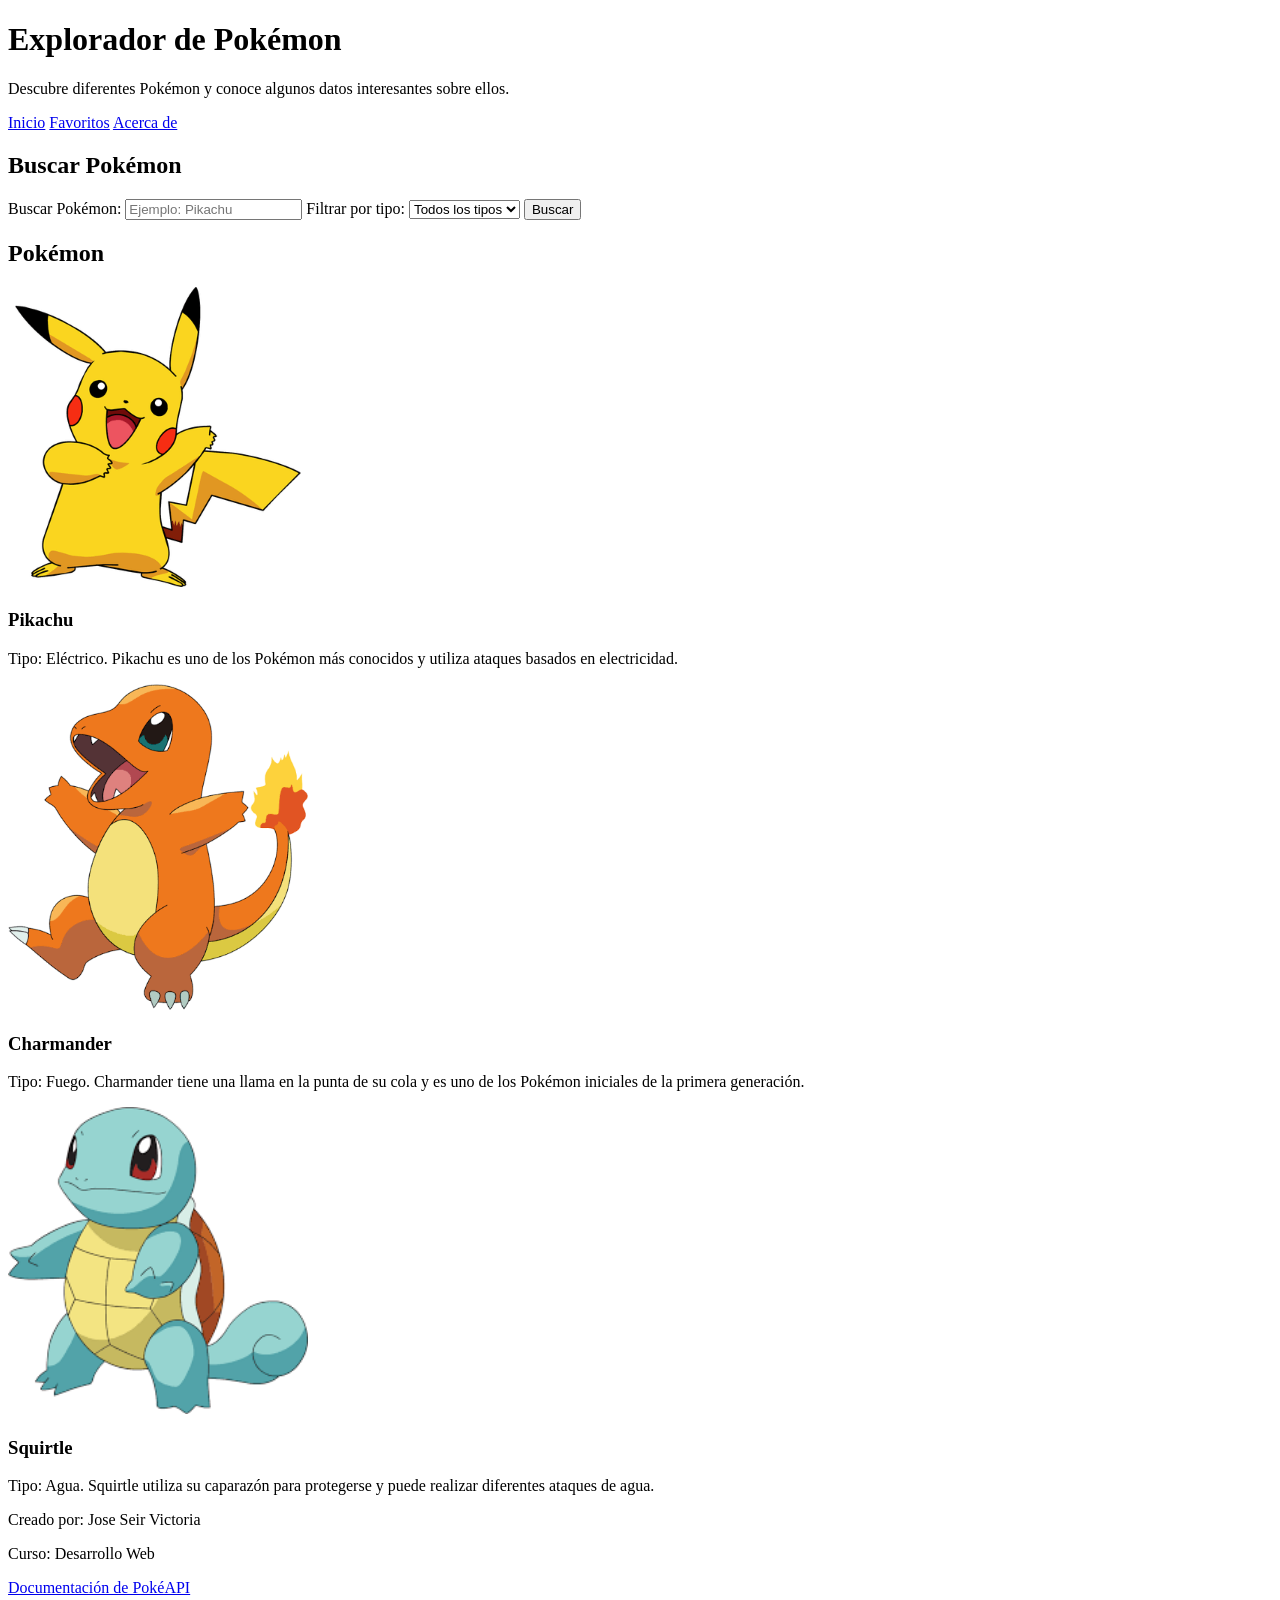
==== index.html @ 1e8d7457 "Explorador interactivo" ====
<!DOCTYPE html>
<html lang="es">

<head>
    <meta charset="UTF-8">

    <meta name="viewport" content="width=device-width, initial-scale=1.0">

    <title>Explorador de Pokémon</title>

    <meta name="description"
          content="Explora diferentes Pokémon y descubre información básica sobre ellos.">

    <!-- Open Graph -->
    <meta property="og:title" content="Explorador de Pokémon">

    <meta property="og:description"
          content="Descubre Pokémon, sus tipos y algunas de sus características principales.">

    <meta property="og:type" content="website">

    <meta property="og:image"
          content="https://raw.githubusercontent.com/PokeAPI/sprites/master/sprites/pokemon/other/official-artwork/25.png">

</head>

<body>

    <!-- Encabezado -->
    <header>

        <h1>Explorador de Pokémon</h1>

        <p>
            Descubre diferentes Pokémon y conoce algunos datos interesantes sobre ellos.
        </p>

    </header>


    <!-- Navegación -->
    <nav>

        <a href="#inicio">Inicio</a>

        <a href="#favoritos">Favoritos</a>

        <a href="#acerca">Acerca de</a>

    </nav>


    <!-- Contenido principal -->
    <main id="inicio">


        <!-- Sección de búsqueda -->
        <section>

            <h2>Buscar Pokémon</h2>

            <form>

                <label for="busqueda">
                    Buscar Pokémon:
                </label>

                <input
                    type="text"
                    id="busqueda"
                    name="busqueda"
                    placeholder="Ejemplo: Pikachu">


                <label for="filtro">
                    Filtrar por tipo:
                </label>

                <select id="filtro" name="filtro">

                    <option value="">
                        Todos los tipos
                    </option>

                    <option value="fire">
                        Fuego
                    </option>

                    <option value="water">
                        Agua
                    </option>

                    <option value="grass">
                        Planta
                    </option>

                    <option value="electric">
                        Eléctrico
                    </option>

                    <option value="psychic">
                        Psíquico
                    </option>

                </select>


                <button type="submit">
                    Buscar
                </button>

            </form>

        </section>


        <!-- Sección de resultados -->
        <section>

            <h2>Pokémon</h2>

            <article>

                <img
                    src="Pikachu.png"
                    alt="Pikachu"
                    width="300">

                <h3>Pikachu</h3>

                <p>
                    Tipo: Eléctrico. Pikachu es uno de los Pokémon más conocidos
                    y utiliza ataques basados en electricidad.
                </p>

            </article>


            <!-- Pokémon 2 -->
            <article>

                <img
                    src="Charmander.png"
                    alt="Charmander"
                    width="300">

                <h3>Charmander</h3>

                <p>
                    Tipo: Fuego. Charmander tiene una llama en la punta de su cola
                    y es uno de los Pokémon iniciales de la primera generación.
                </p>

            </article>


            <!-- Pokémon 3 -->
            <article>

                <img
                    src="Squirtle.png"
                    alt="Squirtle"
                    width="300">

                <h3>Squirtle</h3>

                <p>
                    Tipo: Agua. Squirtle utiliza su caparazón para protegerse
                    y puede realizar diferentes ataques de agua.
                </p>

            </article>

        </section>

    </main>


    <!-- Pie de página -->
    <footer id="acerca">

        <p>
            Creado por: Jose Seir Victoria 
        </p>

        <p>
            Curso: Desarrollo Web
        </p>

        <p>

            <a
                href="https://pokeapi.co/"
                target="_blank"
                rel="noopener noreferrer">

                Documentación de PokéAPI

            </a>

        </p>

    </footer>

</body>

</html>
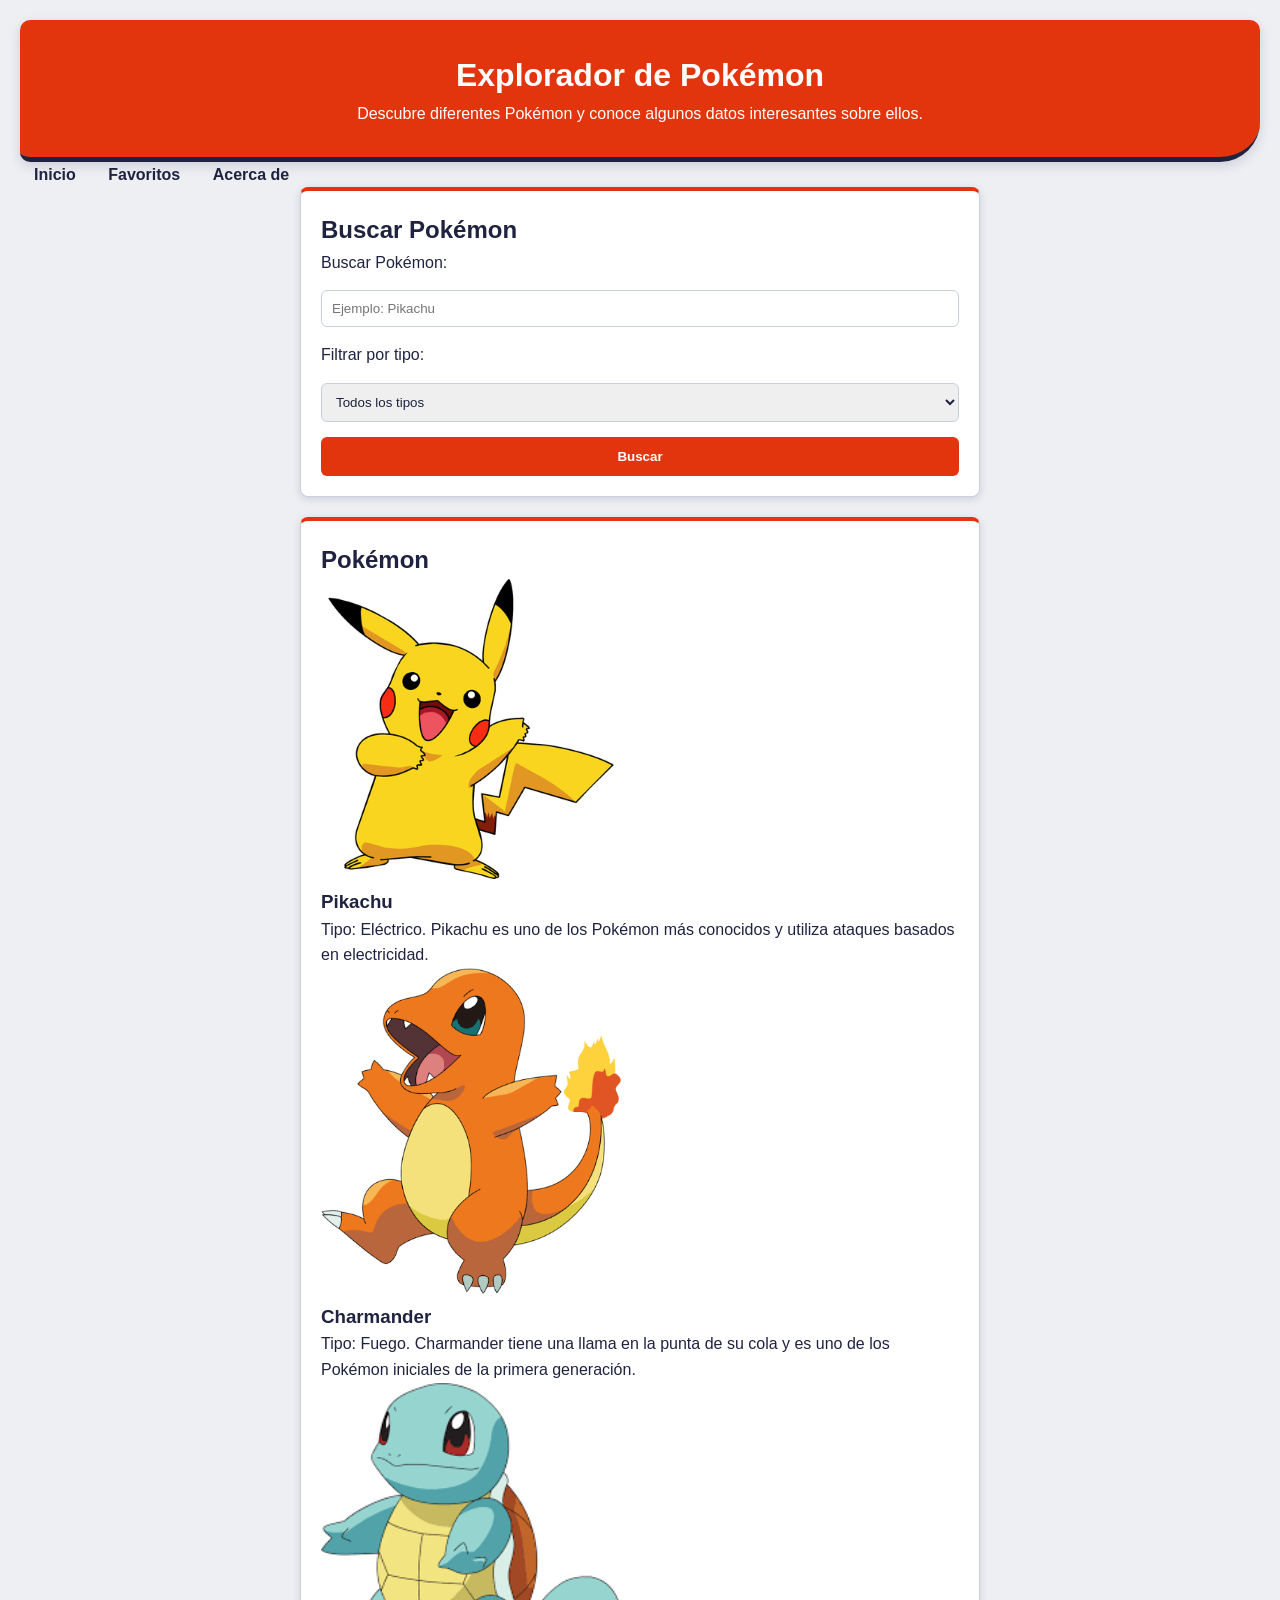
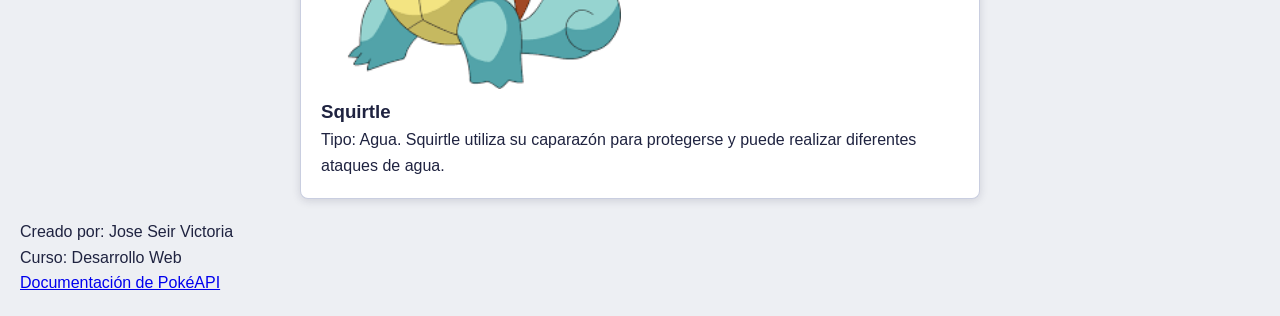
==== commit 6e71541d: "Estilos del perfil: box model, variables y estados" ====
--- a/index.html
+++ b/index.html
@@ -3,25 +3,18 @@
 
 <head>
     <meta charset="UTF-8">
-
     <meta name="viewport" content="width=device-width, initial-scale=1.0">
-
     <title>Explorador de Pokémon</title>
-
     <meta name="description"
           content="Explora diferentes Pokémon y descubre información básica sobre ellos.">
-
     <!-- Open Graph -->
     <meta property="og:title" content="Explorador de Pokémon">
-
     <meta property="og:description"
           content="Descubre Pokémon, sus tipos y algunas de sus características principales.">
-
     <meta property="og:type" content="website">
-
     <meta property="og:image"
           content="https://raw.githubusercontent.com/PokeAPI/sprites/master/sprites/pokemon/other/official-artwork/25.png">
-
+    <link rel="stylesheet" href="CSS/estilos.css">
 </head>
 
 <body>
--- a/CSS/estilos.css
+++ b/CSS/estilos.css
@@ -0,0 +1,186 @@
+* {
+  box-sizing: border-box;
+  margin: 0;
+  padding: 0;
+}
+
+:root {
+  --primario: #E3350D;     /* rojo Pokédex */
+  --primario-suave: #FF6B4A;
+  --acento: #FFCB05;       /* amarillo eléctrico, para focos y detalles */
+  --texto: #1F2340;        /* tinta azul-marino, no negro puro */
+  --fondo: #EDEFF3;        /* gris azulado, como la carcasa de la Pokédex */
+  --tarjeta: #FFFFFF;
+  --borde: #C9CEE0;
+  --sombra: rgba(31, 35, 64, 0.15);
+}
+
+body {
+  font-family: Arial, Helvetica, sans-serif;
+  line-height: 1.6;
+  background: var(--fondo);
+  color: var(--texto);
+  padding: 20px;
+}
+
+/* Contenedor central */
+main {
+  max-width: 720px;
+  margin: 0 auto;
+  padding: 0 20px;
+}
+
+/* Header como tarjeta */
+header {
+  background: var(--primario);
+  color: white;
+  padding: 30px;
+  border-radius: 10px 10px 40px 10px;
+  box-shadow: 0 4px 12px var(--sombra);
+  text-align: center;
+  border-bottom: 5px solid var(--texto);
+}
+
+header img {
+  border-radius: 50%;
+  border: 4px solid white;
+  outline: 3px solid var(--acento);
+  outline-offset: 3px;
+  width: 150px;
+  height: 150px;
+  object-fit: cover;
+}
+
+/* Navegación */
+nav ul {
+  list-style: none;
+  display: flex;
+  justify-content: center;
+  gap: 20px;
+  margin: 20px 0;
+}
+
+nav a {
+  text-decoration: none;
+  color: var(--texto);
+  font-weight: 600;
+  padding: 8px 14px;
+  border-radius: 999px;
+  transition: background 0.3s, color 0.3s;
+}
+
+nav a:hover,
+nav a:focus-visible {
+  background: var(--primario);
+  color: white;
+}
+
+/* Secciones como tarjetas */
+section {
+  background: var(--tarjeta);
+  border: 1px solid var(--borde);
+  border-top: 4px solid var(--primario);
+  border-radius: 8px;
+  padding: 20px;
+  margin-bottom: 20px;
+  box-shadow: 0 2px 8px var(--sombra);
+}
+
+figure {
+  text-align: center;
+  margin: 20px auto;
+}
+
+figure img {
+  display: block;
+  margin: 0 auto;
+  border-radius: 50%;
+  border: 4px solid white;
+  outline: 3px solid var(--acento);
+  outline-offset: 3px;
+  width: 150px;
+  height: 150px;
+  object-fit: cover;
+}
+
+figure figcaption {
+  margin-top: 12px;
+  font-style: italic;
+  color: var(--texto);
+}
+
+/* Tabla con efecto cebra */
+table {
+  width: 100%;
+  border-collapse: collapse;
+  margin-top: 10px;
+}
+
+th, td {
+  padding: 10px;
+  border: 1px solid var(--borde);
+}
+
+thead {
+  background: var(--primario);
+  color: white;
+}
+
+tbody tr:nth-child(even) {
+  background: #F3E9E6; /* tinte cálido, coherente con el rojo primario */
+}
+
+/* Formulario cuidado */
+form {
+  display: flex;
+  flex-direction: column;
+  gap: 15px;
+}
+
+input, textarea, select {
+  width: 100%;
+  padding: 10px;
+  border: 1px solid var(--borde);
+  border-radius: 6px;
+  font-family: inherit;
+  color: var(--texto);
+}
+
+input:focus, textarea:focus, select:focus {
+  border-color: var(--primario);
+  outline: 2px solid var(--acento);
+  outline-offset: 1px;
+}
+
+input:not(:focus):invalid,
+textarea:not(:focus):invalid {
+  border-color: #B00020;
+}
+
+button {
+  background: var(--primario);
+  color: white;
+  font-weight: 700;
+  padding: 12px;
+  border: none;
+  border-radius: 6px;
+  cursor: pointer;
+  transition: background 0.3s;
+}
+
+button:hover {
+  background: var(--primario-suave);
+}
+
+button:focus-visible {
+  outline: 3px solid var(--acento);
+  outline-offset: 2px;
+}
+
+/* Accesibilidad: respeta la preferencia de movimiento reducido */
+@media (prefers-reduced-motion: reduce) {
+  * {
+    transition: none !important;
+  }
+}
+ 
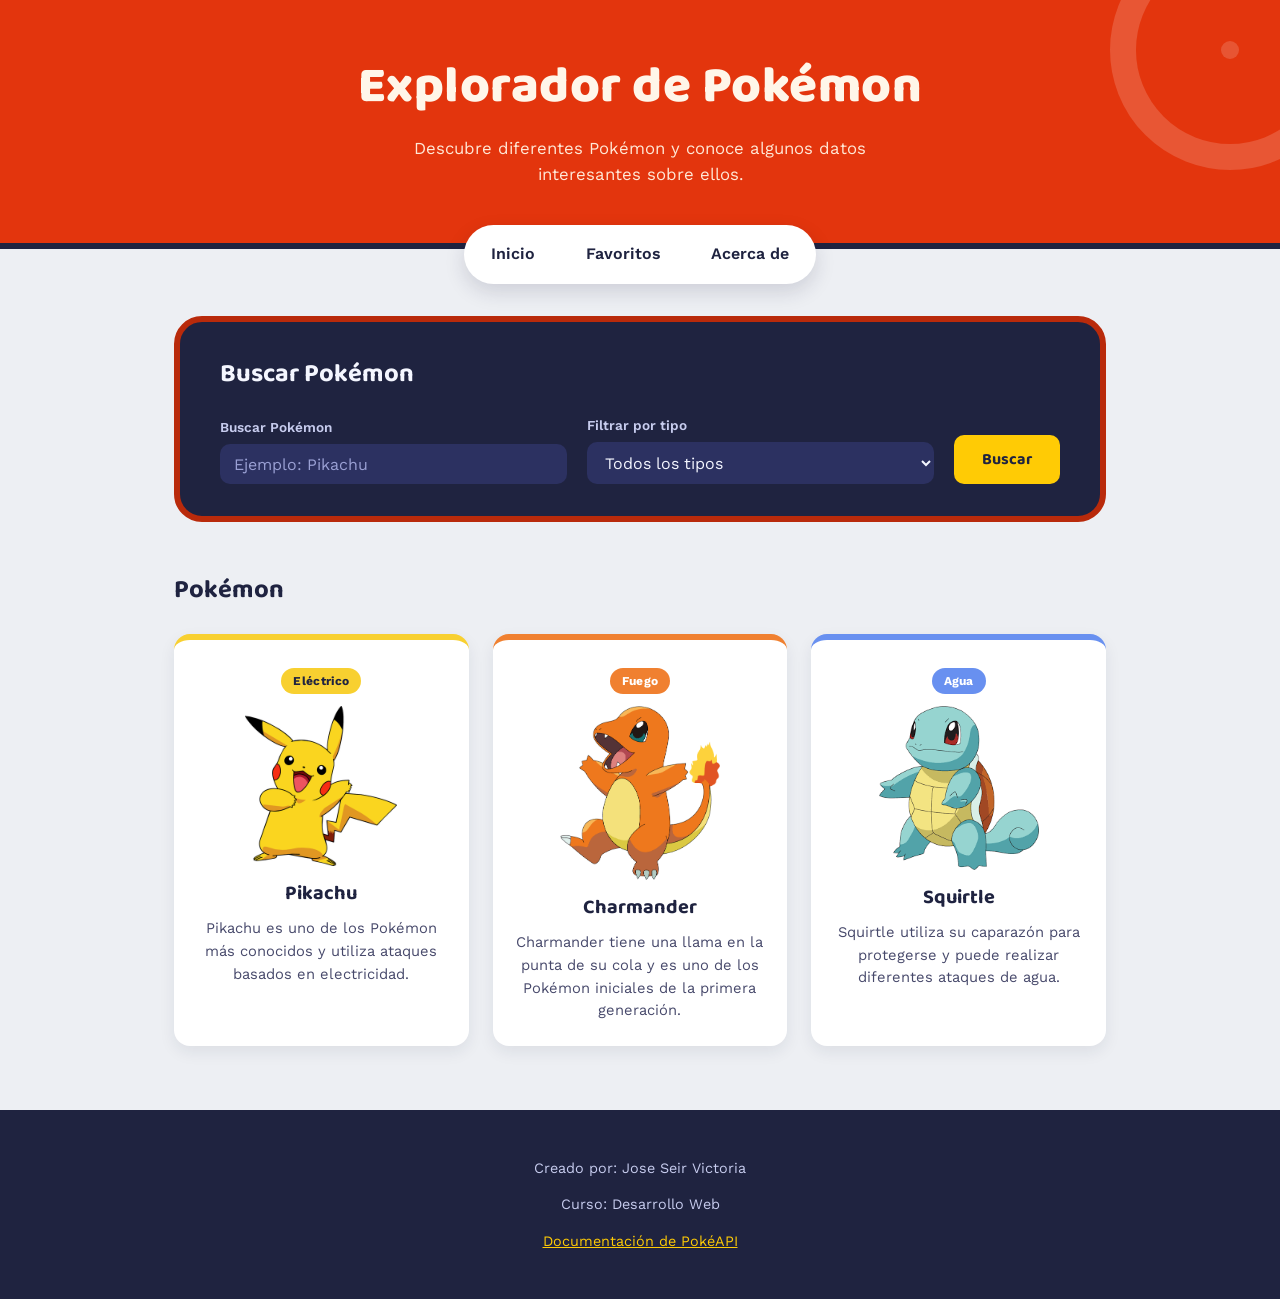
==== commit d415d81c: "Avances proyecto semana 4" ====
--- a/index.html
+++ b/index.html
@@ -3,24 +3,40 @@
 
 <head>
     <meta charset="UTF-8">
+
     <meta name="viewport" content="width=device-width, initial-scale=1.0">
+
     <title>Explorador de Pokémon</title>
+
     <meta name="description"
           content="Explora diferentes Pokémon y descubre información básica sobre ellos.">
+
     <!-- Open Graph -->
     <meta property="og:title" content="Explorador de Pokémon">
+
     <meta property="og:description"
           content="Descubre Pokémon, sus tipos y algunas de sus características principales.">
+
     <meta property="og:type" content="website">
+
     <meta property="og:image"
           content="https://raw.githubusercontent.com/PokeAPI/sprites/master/sprites/pokemon/other/official-artwork/25.png">
+
+    <!-- Tipografías -->
+    <link rel="preconnect" href="https://fonts.googleapis.com">
+    <link rel="preconnect" href="https://fonts.gstatic.com" crossorigin>
+    <link href="https://fonts.googleapis.com/css2?family=Baloo+2:wght@500;600;700;800&family=Work+Sans:wght@400;500;600&display=swap" rel="stylesheet">
+
     <link rel="stylesheet" href="CSS/estilos.css">
+
 </head>
 
 <body>
 
     <!-- Encabezado -->
-    <header>
+    <header class="site-header">
+
+        <div class="pokeball-mark" aria-hidden="true"></div>
 
         <h1>Explorador de Pokémon</h1>
 
@@ -32,7 +48,7 @@
 
 
     <!-- Navegación -->
-    <nav>
+    <nav class="site-nav">
 
         <a href="#inicio">Inicio</a>
 
@@ -48,55 +64,57 @@
 
 
         <!-- Sección de búsqueda -->
-        <section>
+        <section class="search-panel">
 
             <h2>Buscar Pokémon</h2>
 
             <form>
 
-                <label for="busqueda">
-                    Buscar Pokémon:
-                </label>
-
-                <input
-                    type="text"
-                    id="busqueda"
-                    name="busqueda"
-                    placeholder="Ejemplo: Pikachu">
-
-
-                <label for="filtro">
-                    Filtrar por tipo:
-                </label>
-
-                <select id="filtro" name="filtro">
-
-                    <option value="">
-                        Todos los tipos
-                    </option>
-
-                    <option value="fire">
-                        Fuego
-                    </option>
-
-                    <option value="water">
-                        Agua
-                    </option>
-
-                    <option value="grass">
-                        Planta
-                    </option>
-
-                    <option value="electric">
-                        Eléctrico
-                    </option>
-
-                    <option value="psychic">
-                        Psíquico
-                    </option>
-
-                </select>
-
+                <div class="field">
+                    <label for="busqueda">
+                        Buscar Pokémon
+                    </label>
+
+                    <input
+                        type="text"
+                        id="busqueda"
+                        name="busqueda"
+                        placeholder="Ejemplo: Pikachu">
+                </div>
+
+                <div class="field">
+                    <label for="filtro">
+                        Filtrar por tipo
+                    </label>
+
+                    <select id="filtro" name="filtro">
+
+                        <option value="">
+                            Todos los tipos
+                        </option>
+
+                        <option value="fire">
+                            Fuego
+                        </option>
+
+                        <option value="water">
+                            Agua
+                        </option>
+
+                        <option value="grass">
+                            Planta
+                        </option>
+
+                        <option value="electric">
+                            Eléctrico
+                        </option>
+
+                        <option value="psychic">
+                            Psíquico
+                        </option>
+
+                    </select>
+                </div>
 
                 <button type="submit">
                     Buscar
@@ -108,61 +126,71 @@
 
 
         <!-- Sección de resultados -->
-        <section>
+        <section class="results" id="favoritos">
 
             <h2>Pokémon</h2>
 
-            <article>
-
-                <img
-                    src="Pikachu.png"
-                    alt="Pikachu"
-                    width="300">
-
-                <h3>Pikachu</h3>
-
-                <p>
-                    Tipo: Eléctrico. Pikachu es uno de los Pokémon más conocidos
-                    y utiliza ataques basados en electricidad.
-                </p>
-
-            </article>
-
-
-            <!-- Pokémon 2 -->
-            <article>
-
-                <img
-                    src="Charmander.png"
-                    alt="Charmander"
-                    width="300">
-
-                <h3>Charmander</h3>
-
-                <p>
-                    Tipo: Fuego. Charmander tiene una llama en la punta de su cola
-                    y es uno de los Pokémon iniciales de la primera generación.
-                </p>
-
-            </article>
-
-
-            <!-- Pokémon 3 -->
-            <article>
-
-                <img
-                    src="Squirtle.png"
-                    alt="Squirtle"
-                    width="300">
-
-                <h3>Squirtle</h3>
-
-                <p>
-                    Tipo: Agua. Squirtle utiliza su caparazón para protegerse
-                    y puede realizar diferentes ataques de agua.
-                </p>
-
-            </article>
+            <div class="card-grid">
+
+                <article class="pokemon-card" data-type="electric">
+
+                    <span class="type-badge">Eléctrico</span>
+
+                    <img
+                        src="Pikachu.png"
+                        alt="Pikachu"
+                        width="300">
+
+                    <h3>Pikachu</h3>
+
+                    <p>
+                        Pikachu es uno de los Pokémon más conocidos
+                        y utiliza ataques basados en electricidad.
+                    </p>
+
+                </article>
+
+
+                <!-- Pokémon 2 -->
+                <article class="pokemon-card" data-type="fire">
+
+                    <span class="type-badge">Fuego</span>
+
+                    <img
+                        src="Charmander.png"
+                        alt="Charmander"
+                        width="300">
+
+                    <h3>Charmander</h3>
+
+                    <p>
+                        Charmander tiene una llama en la punta de su cola
+                        y es uno de los Pokémon iniciales de la primera generación.
+                    </p>
+
+                </article>
+
+
+                <!-- Pokémon 3 -->
+                <article class="pokemon-card" data-type="water">
+
+                    <span class="type-badge">Agua</span>
+
+                    <img
+                        src="Squirtle.png"
+                        alt="Squirtle"
+                        width="300">
+
+                    <h3>Squirtle</h3>
+
+                    <p>
+                        Squirtle utiliza su caparazón para protegerse
+                        y puede realizar diferentes ataques de agua.
+                    </p>
+
+                </article>
+
+            </div>
 
         </section>
 
@@ -170,10 +198,10 @@
 
 
     <!-- Pie de página -->
-    <footer id="acerca">
-
-        <p>
-            Creado por: Jose Seir Victoria 
+    <footer class="site-footer" id="acerca">
+
+        <p>
+            Creado por: Jose Seir Victoria
         </p>
 
         <p>
@@ -197,4 +225,4 @@
 
 </body>
 
-</html>+</html>
--- a/CSS/estilos.css
+++ b/CSS/estilos.css
@@ -1,186 +1,339 @@
+/* ============================================
+   Explorador de Pokémon — hoja de estilos
+   Paleta inspirada en la Pokédex y en los
+   colores oficiales de tipo.
+   ============================================ */
+
+:root {
+    /* Color */
+    --ink: #1F2340;          /* texto principal, pantalla de Pokédex */
+    --paper: #EDEFF3;        /* fondo general, gris azulado frío */
+    --panel: #FFFFFF;        /* tarjetas */
+    --red: #E3350D;          /* rojo Pokédex */
+    --red-dark: #B92A0B;
+    --yellow: #FFCB05;       /* acento eléctrico */
+
+    /* Colores oficiales por tipo */
+    --t-fire: #F08030;
+    --t-water: #6890F0;
+    --t-grass: #78C850;
+    --t-electric: #F8D030;
+    --t-psychic: #F85888;
+    --t-default: #A8A878;
+
+    /* Tipografía */
+    --font-display: "Baloo 2", "Trebuchet MS", sans-serif;
+    --font-body: "Work Sans", "Segoe UI", sans-serif;
+
+    /* Forma */
+    --radius-screen: 28px;
+    --radius-card: 16px;
+}
+
 * {
-  box-sizing: border-box;
-  margin: 0;
-  padding: 0;
-}
-
-:root {
-  --primario: #E3350D;     /* rojo Pokédex */
-  --primario-suave: #FF6B4A;
-  --acento: #FFCB05;       /* amarillo eléctrico, para focos y detalles */
-  --texto: #1F2340;        /* tinta azul-marino, no negro puro */
-  --fondo: #EDEFF3;        /* gris azulado, como la carcasa de la Pokédex */
-  --tarjeta: #FFFFFF;
-  --borde: #C9CEE0;
-  --sombra: rgba(31, 35, 64, 0.15);
+    box-sizing: border-box;
 }
 
 body {
-  font-family: Arial, Helvetica, sans-serif;
-  line-height: 1.6;
-  background: var(--fondo);
-  color: var(--texto);
-  padding: 20px;
-}
-
-/* Contenedor central */
+    margin: 0;
+    background: var(--paper);
+    color: var(--ink);
+    font-family: var(--font-body);
+    line-height: 1.55;
+}
+
+img {
+    max-width: 100%;
+    display: block;
+}
+
+a {
+    color: var(--red-dark);
+}
+
+a:focus-visible,
+button:focus-visible,
+input:focus-visible,
+select:focus-visible {
+    outline: 3px solid var(--yellow);
+    outline-offset: 2px;
+}
+
+/* ---------- Encabezado ---------- */
+
+.site-header {
+    position: relative;
+    overflow: hidden;
+    background: var(--red);
+    color: #FFF6E9;
+    padding: 3rem 1.5rem 3.5rem;
+    text-align: center;
+    border-bottom: 6px solid var(--ink);
+}
+
+/* Aro de Pokéball decorativo, construido solo con CSS */
+.pokeball-mark {
+    position: absolute;
+    top: -70px;
+    right: -70px;
+    width: 240px;
+    height: 240px;
+    border-radius: 50%;
+    border: 26px solid rgba(255, 255, 255, 0.16);
+}
+
+.pokeball-mark::after {
+    content: "";
+    position: absolute;
+    inset: 45%;
+    border-radius: 50%;
+    background: rgba(255, 255, 255, 0.16);
+}
+
+.site-header h1 {
+    position: relative;
+    font-family: var(--font-display);
+    font-weight: 800;
+    font-size: clamp(2rem, 5vw, 3.2rem);
+    margin: 0 0 0.5rem;
+    letter-spacing: 0.5px;
+}
+
+.site-header p {
+    position: relative;
+    max-width: 46ch;
+    margin: 0 auto;
+    font-size: 1.05rem;
+    color: #FFE8D6;
+}
+
+/* ---------- Navegación ---------- */
+
+.site-nav {
+    display: flex;
+    justify-content: center;
+    gap: 0.75rem;
+    flex-wrap: wrap;
+    margin: -1.5rem auto 2rem;
+    max-width: fit-content;
+    background: var(--panel);
+    padding: 0.5rem;
+    border-radius: 999px;
+    box-shadow: 0 8px 20px rgba(31, 35, 64, 0.15);
+    position: relative;
+}
+
+.site-nav a {
+    text-decoration: none;
+    color: var(--ink);
+    font-weight: 600;
+    padding: 0.55rem 1.2rem;
+    border-radius: 999px;
+    transition: background-color 0.2s ease, color 0.2s ease;
+}
+
+.site-nav a:hover {
+    background: var(--yellow);
+    color: var(--ink);
+}
+
+/* ---------- Contenido principal ---------- */
+
 main {
-  max-width: 720px;
-  margin: 0 auto;
-  padding: 0 20px;
-}
-
-/* Header como tarjeta */
-header {
-  background: var(--primario);
-  color: white;
-  padding: 30px;
-  border-radius: 10px 10px 40px 10px;
-  box-shadow: 0 4px 12px var(--sombra);
-  text-align: center;
-  border-bottom: 5px solid var(--texto);
-}
-
-header img {
-  border-radius: 50%;
-  border: 4px solid white;
-  outline: 3px solid var(--acento);
-  outline-offset: 3px;
-  width: 150px;
-  height: 150px;
-  object-fit: cover;
-}
-
-/* Navegación */
-nav ul {
-  list-style: none;
-  display: flex;
-  justify-content: center;
-  gap: 20px;
-  margin: 20px 0;
-}
-
-nav a {
-  text-decoration: none;
-  color: var(--texto);
-  font-weight: 600;
-  padding: 8px 14px;
-  border-radius: 999px;
-  transition: background 0.3s, color 0.3s;
-}
-
-nav a:hover,
-nav a:focus-visible {
-  background: var(--primario);
-  color: white;
-}
-
-/* Secciones como tarjetas */
-section {
-  background: var(--tarjeta);
-  border: 1px solid var(--borde);
-  border-top: 4px solid var(--primario);
-  border-radius: 8px;
-  padding: 20px;
-  margin-bottom: 20px;
-  box-shadow: 0 2px 8px var(--sombra);
-}
-
-figure {
-  text-align: center;
-  margin: 20px auto;
-}
-
-figure img {
-  display: block;
-  margin: 0 auto;
-  border-radius: 50%;
-  border: 4px solid white;
-  outline: 3px solid var(--acento);
-  outline-offset: 3px;
-  width: 150px;
-  height: 150px;
-  object-fit: cover;
-}
-
-figure figcaption {
-  margin-top: 12px;
-  font-style: italic;
-  color: var(--texto);
-}
-
-/* Tabla con efecto cebra */
-table {
-  width: 100%;
-  border-collapse: collapse;
-  margin-top: 10px;
-}
-
-th, td {
-  padding: 10px;
-  border: 1px solid var(--borde);
-}
-
-thead {
-  background: var(--primario);
-  color: white;
-}
-
-tbody tr:nth-child(even) {
-  background: #F3E9E6; /* tinte cálido, coherente con el rojo primario */
-}
-
-/* Formulario cuidado */
-form {
-  display: flex;
-  flex-direction: column;
-  gap: 15px;
-}
-
-input, textarea, select {
-  width: 100%;
-  padding: 10px;
-  border: 1px solid var(--borde);
-  border-radius: 6px;
-  font-family: inherit;
-  color: var(--texto);
-}
-
-input:focus, textarea:focus, select:focus {
-  border-color: var(--primario);
-  outline: 2px solid var(--acento);
-  outline-offset: 1px;
-}
-
-input:not(:focus):invalid,
-textarea:not(:focus):invalid {
-  border-color: #B00020;
-}
-
-button {
-  background: var(--primario);
-  color: white;
-  font-weight: 700;
-  padding: 12px;
-  border: none;
-  border-radius: 6px;
-  cursor: pointer;
-  transition: background 0.3s;
-}
-
-button:hover {
-  background: var(--primario-suave);
-}
-
-button:focus-visible {
-  outline: 3px solid var(--acento);
-  outline-offset: 2px;
-}
-
-/* Accesibilidad: respeta la preferencia de movimiento reducido */
+    max-width: 980px;
+    margin: 0 auto;
+    padding: 0 1.5rem 4rem;
+}
+
+h2 {
+    font-family: var(--font-display);
+    font-size: 1.6rem;
+    font-weight: 700;
+}
+
+/* ---------- Panel de búsqueda (estilo pantalla de Pokédex) ---------- */
+
+.search-panel {
+    background: var(--ink);
+    color: #F4F6FF;
+    border-radius: var(--radius-screen);
+    padding: 2rem clamp(1.25rem, 4vw, 2.5rem);
+    margin-bottom: 3rem;
+    border: 6px solid var(--red-dark);
+}
+
+.search-panel h2 {
+    color: #F4F6FF;
+    margin-top: 0;
+}
+
+.search-panel form {
+    display: flex;
+    flex-wrap: wrap;
+    align-items: flex-end;
+    gap: 1.25rem;
+}
+
+.field {
+    display: flex;
+    flex-direction: column;
+    gap: 0.4rem;
+    flex: 1 1 200px;
+}
+
+.field label {
+    font-size: 0.85rem;
+    font-weight: 600;
+    color: #C7CCEE;
+}
+
+.search-panel input,
+.search-panel select {
+    font-family: var(--font-body);
+    font-size: 1rem;
+    padding: 0.65rem 0.9rem;
+    border-radius: 10px;
+    border: none;
+    background: #2C3161;
+    color: #F4F6FF;
+}
+
+.search-panel input::placeholder {
+    color: #9AA0D4;
+}
+
+.search-panel button {
+    font-family: var(--font-display);
+    font-weight: 700;
+    font-size: 1rem;
+    background: var(--yellow);
+    color: var(--ink);
+    border: none;
+    padding: 0.75rem 1.75rem;
+    border-radius: 10px;
+    cursor: pointer;
+    transition: transform 0.15s ease, background-color 0.15s ease;
+}
+
+.search-panel button:hover {
+    background: #FFE066;
+    transform: translateY(-2px);
+}
+
+/* ---------- Tarjetas de resultados ---------- */
+
+.card-grid {
+    display: grid;
+    grid-template-columns: repeat(3, 1fr);
+    gap: 1.5rem;
+    margin-top: 1.5rem;
+}
+
+/* Pantallas medianas: 2 tarjetas por fila */
+@media (max-width: 800px) {
+    .card-grid {
+        grid-template-columns: repeat(2, 1fr);
+    }
+}
+
+/* Pantallas pequeñas: 1 tarjeta por fila */
+@media (max-width: 520px) {
+    .card-grid {
+        grid-template-columns: 1fr;
+    }
+}
+
+.pokemon-card {
+    position: relative;
+    background: var(--panel);
+    border-radius: var(--radius-card);
+    padding: 1.75rem 1.25rem 1.5rem;
+    text-align: center;
+    border-top: 6px solid var(--t-default);
+    box-shadow: 0 6px 16px rgba(31, 35, 64, 0.08);
+}
+
+.pokemon-card[data-type="fire"] { border-top-color: var(--t-fire); }
+.pokemon-card[data-type="water"] { border-top-color: var(--t-water); }
+.pokemon-card[data-type="grass"] { border-top-color: var(--t-grass); }
+.pokemon-card[data-type="electric"] { border-top-color: var(--t-electric); }
+.pokemon-card[data-type="psychic"] { border-top-color: var(--t-psychic); }
+
+.type-badge {
+    display: inline-block;
+    font-size: 0.75rem;
+    font-weight: 700;
+    letter-spacing: 0.3px;
+    padding: 0.25rem 0.75rem;
+    border-radius: 999px;
+    color: #FFF;
+    background: var(--t-default);
+    margin-bottom: 0.75rem;
+}
+
+[data-type="fire"] .type-badge { background: var(--t-fire); }
+[data-type="water"] .type-badge { background: var(--t-water); }
+[data-type="grass"] .type-badge { background: var(--t-grass); }
+[data-type="electric"] .type-badge { background: var(--t-electric); color: var(--ink); }
+[data-type="psychic"] .type-badge { background: var(--t-psychic); }
+
+.pokemon-card img {
+    margin: 0 auto 0.75rem;
+    max-width: 160px;
+    transition: transform 0.2s ease;
+}
+
+.pokemon-card:hover img {
+    transform: scale(1.06);
+}
+
+.pokemon-card:hover {
+    border-top-width: 10px;
+}
+
+.pokemon-card h3 {
+    font-family: var(--font-display);
+    margin: 0.25rem 0 0.5rem;
+    font-size: 1.25rem;
+}
+
+.pokemon-card p {
+    font-size: 0.92rem;
+    color: #47496B;
+    margin: 0;
+}
+
+/* ---------- Pie de página ---------- */
+
+.site-footer {
+    background: var(--ink);
+    color: #C7CCEE;
+    text-align: center;
+    padding: 2rem 1.5rem;
+    font-size: 0.9rem;
+}
+
+.site-footer a {
+    color: var(--yellow);
+}
+
+/* ---------- Responsive ---------- */
+
+@media (max-width: 480px) {
+    .search-panel form {
+        flex-direction: column;
+        align-items: stretch;
+    }
+
+    .search-panel button {
+        width: 100%;
+    }
+}
+
+/* ---------- Accesibilidad: reducir movimiento ---------- */
+
 @media (prefers-reduced-motion: reduce) {
-  * {
-    transition: none !important;
-  }
-}
- +    * {
+        transition: none !important;
+    }
+}
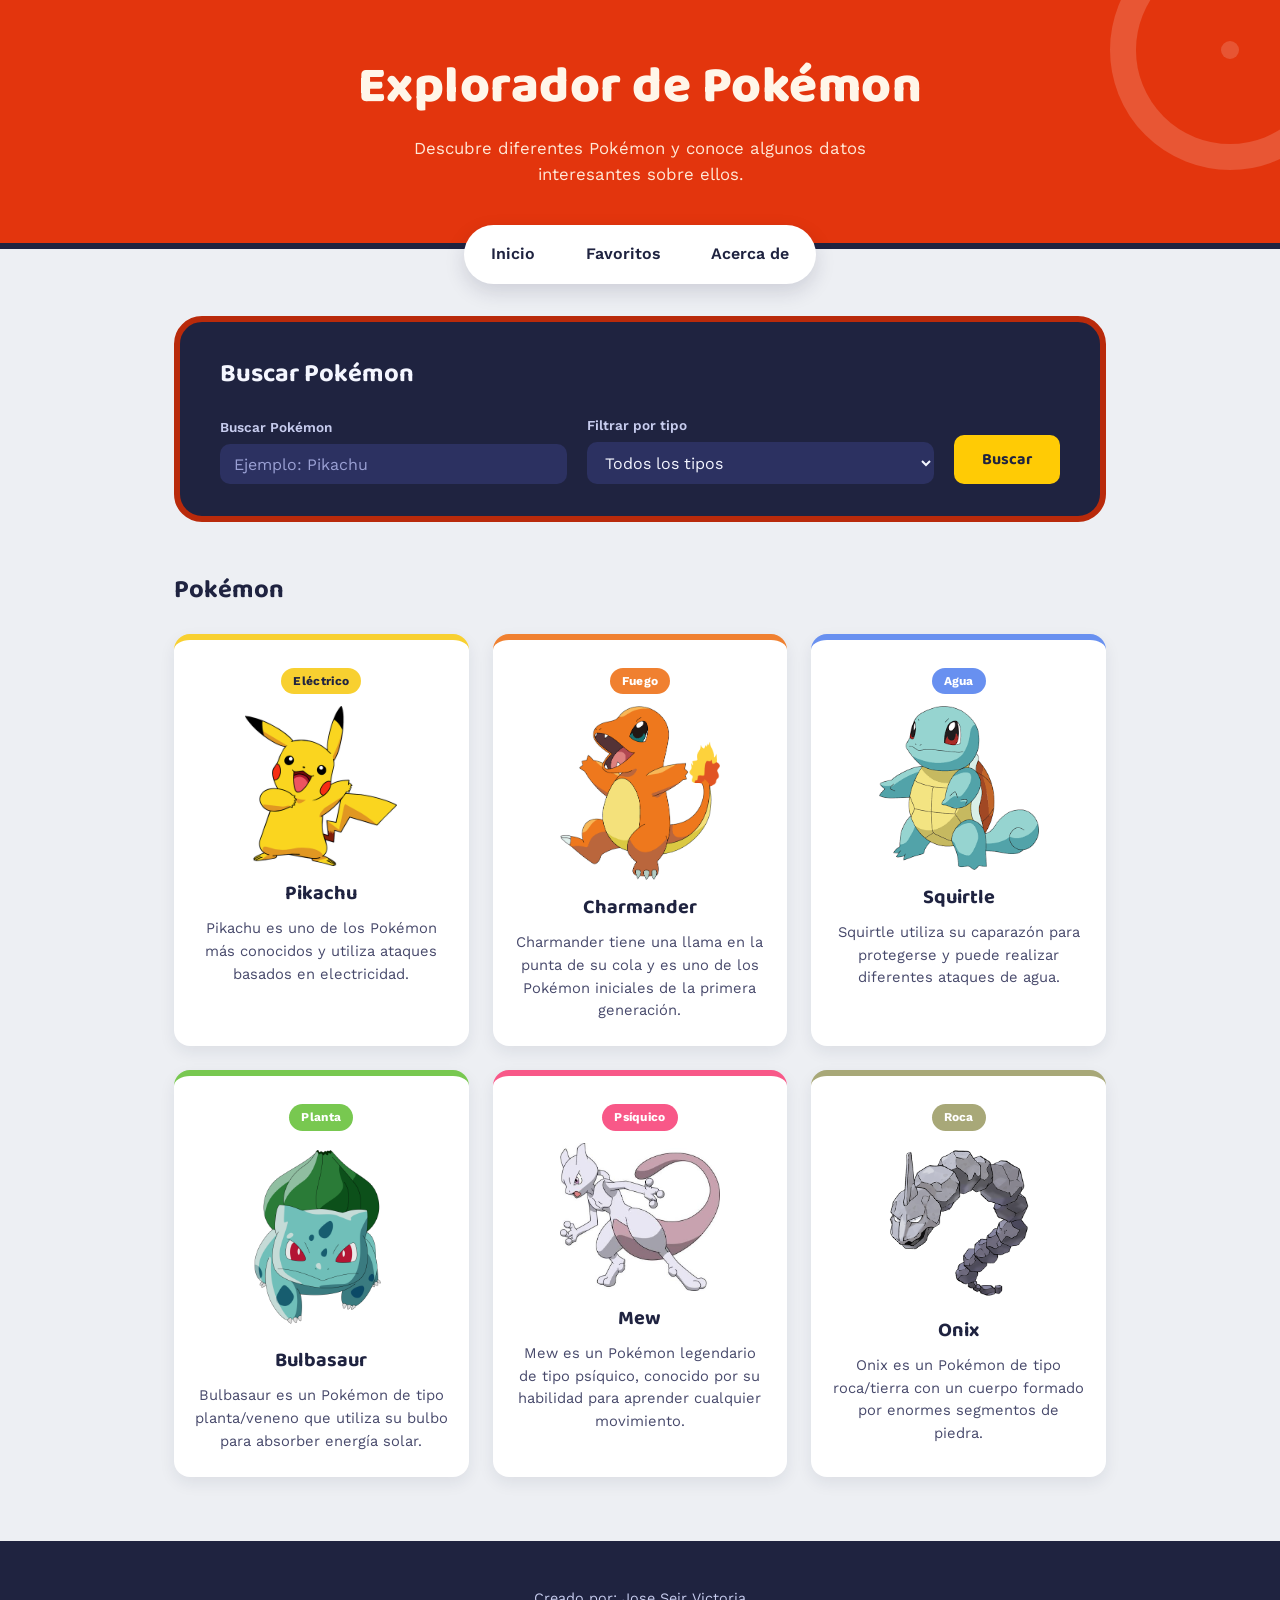
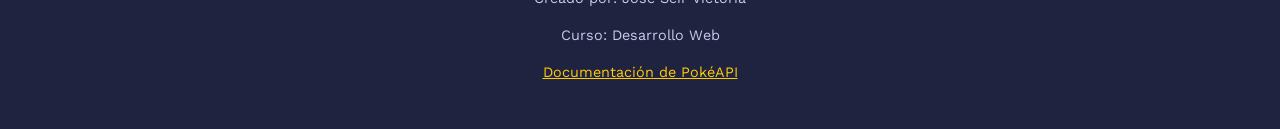
==== commit f2c03364: "Nuevas tarjetas" ====
--- a/index.html
+++ b/index.html
@@ -132,65 +132,61 @@
 
             <div class="card-grid">
 
-                <article class="pokemon-card" data-type="electric">
-
-                    <span class="type-badge">Eléctrico</span>
-
-                    <img
-                        src="Pikachu.png"
-                        alt="Pikachu"
-                        width="300">
-
-                    <h3>Pikachu</h3>
-
-                    <p>
-                        Pikachu es uno de los Pokémon más conocidos
-                        y utiliza ataques basados en electricidad.
-                    </p>
-
-                </article>
-
-
-                <!-- Pokémon 2 -->
-                <article class="pokemon-card" data-type="fire">
-
-                    <span class="type-badge">Fuego</span>
-
-                    <img
-                        src="Charmander.png"
-                        alt="Charmander"
-                        width="300">
-
-                    <h3>Charmander</h3>
-
-                    <p>
-                        Charmander tiene una llama en la punta de su cola
-                        y es uno de los Pokémon iniciales de la primera generación.
-                    </p>
-
-                </article>
-
-
-                <!-- Pokémon 3 -->
-                <article class="pokemon-card" data-type="water">
-
-                    <span class="type-badge">Agua</span>
-
-                    <img
-                        src="Squirtle.png"
-                        alt="Squirtle"
-                        width="300">
-
-                    <h3>Squirtle</h3>
-
-                    <p>
-                        Squirtle utiliza su caparazón para protegerse
-                        y puede realizar diferentes ataques de agua.
-                    </p>
-
-                </article>
-
-            </div>
+    <!-- Pokémon 1 -->
+    <article class="pokemon-card" data-type="electric">
+        <span class="type-badge">Eléctrico</span>
+        <img src="Pikachu.png" alt="Pikachu" width="300">
+        <h3>Pikachu</h3>
+        <p>Pikachu es uno de los Pokémon más conocidos
+           y utiliza ataques basados en electricidad.</p>
+    </article>
+
+    <!-- Pokémon 2 -->
+    <article class="pokemon-card" data-type="fire">
+        <span class="type-badge">Fuego</span>
+        <img src="Charmander.png" alt="Charmander" width="300">
+        <h3>Charmander</h3>
+        <p>Charmander tiene una llama en la punta de su cola
+           y es uno de los Pokémon iniciales de la primera generación.</p>
+    </article>
+
+    <!-- Pokémon 3 -->
+    <article class="pokemon-card" data-type="water">
+        <span class="type-badge">Agua</span>
+        <img src="Squirtle.png" alt="Squirtle" width="300">
+        <h3>Squirtle</h3>
+        <p>Squirtle utiliza su caparazón para protegerse
+           y puede realizar diferentes ataques de agua.</p>
+    </article>
+
+    <!-- Pokémon 4 -->
+    <article class="pokemon-card" data-type="grass">
+        <span class="type-badge">Planta</span>
+        <img src="Bulbasaur.png" alt="Bulbasaur" width="300">
+        <h3>Bulbasaur</h3>
+        <p>Bulbasaur es un Pokémon de tipo planta/veneno
+           que utiliza su bulbo para absorber energía solar.</p>
+    </article>
+
+    <!-- Pokémon 5 -->
+    <article class="pokemon-card" data-type="psychic">
+        <span class="type-badge">Psíquico</span>
+        <img src="Mew.png" alt="Mew" width="300">
+        <h3>Mew</h3>
+        <p>Mew es un Pokémon legendario de tipo psíquico,
+           conocido por su habilidad para aprender cualquier movimiento.</p>
+    </article>
+
+    <!-- Pokémon 6 -->
+    <article class="pokemon-card" data-type="rock">
+        <span class="type-badge">Roca</span>
+        <img src="Onix.png" alt="Onix" width="300">
+        <h3>Onix</h3>
+        <p>Onix es un Pokémon de tipo roca/tierra
+           con un cuerpo formado por enormes segmentos de piedra.</p>
+    </article>
+
+</div>
 
         </section>
 
